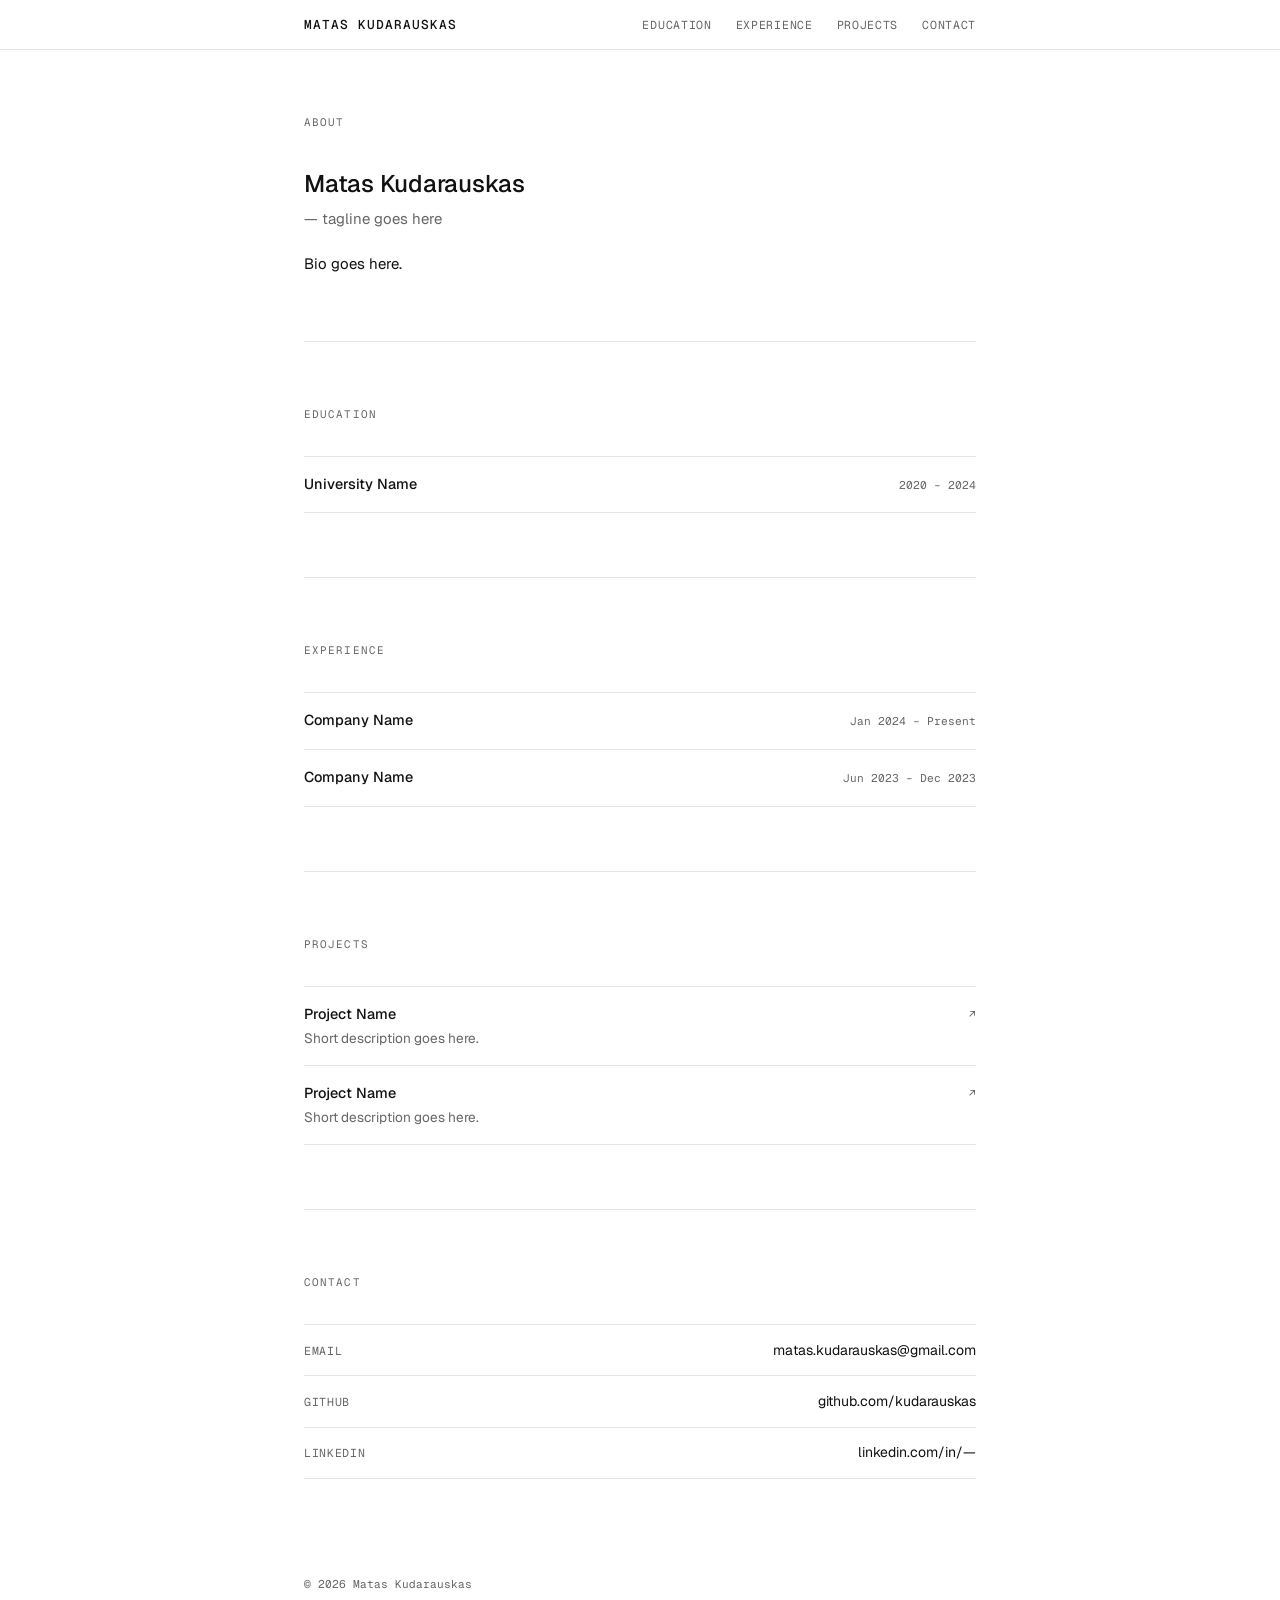
==== index.html @ 8d8dbe62 "Add initial site scaffold Minimal white/grey personal site with About, Education, Experience, Projec" ====
<!DOCTYPE html>
<html lang="en">
<head>
  <meta charset="UTF-8">
  <meta name="viewport" content="width=device-width, initial-scale=1.0">
  <title>Matas Kudarauskas</title>
  <link rel="stylesheet" href="style.css">
</head>
<body>

  <nav>
    <div class="nav-inner">
      <a class="nav-name" href="#about">Matas Kudarauskas</a>
      <ul class="nav-links">
        <li><a href="#education">Education</a></li>
        <li><a href="#experience">Experience</a></li>
        <li><a href="#projects">Projects</a></li>
        <li><a href="#contact">Contact</a></li>
      </ul>
    </div>
  </nav>

  <main>

    <!-- About -->
    <section id="about">
      <p class="section-label">About</p>
      <h1 class="about-name">Matas Kudarauskas</h1>
      <p class="about-tagline">— tagline goes here</p>
      <p class="about-bio">Bio goes here.</p>
    </section>

    <!-- Education -->
    <section id="education">
      <p class="section-label">Education</p>
      <div class="entry-list">

        <details class="entry">
          <summary>
            <span class="entry-title">University Name</span>
            <span class="entry-meta">2020 – 2024</span>
          </summary>
          <p class="entry-body">Degree, field of study. Description goes here.</p>
        </details>

      </div>
    </section>

    <!-- Experience -->
    <section id="experience">
      <p class="section-label">Experience</p>
      <div class="entry-list">

        <details class="entry">
          <summary>
            <span class="entry-title">Company Name</span>
            <span class="entry-meta">Jan 2024 – Present</span>
          </summary>
          <p class="entry-body">Role and description go here.</p>
        </details>

        <details class="entry">
          <summary>
            <span class="entry-title">Company Name</span>
            <span class="entry-meta">Jun 2023 – Dec 2023</span>
          </summary>
          <p class="entry-body">Role and description go here.</p>
        </details>

      </div>
    </section>

    <!-- Projects -->
    <section id="projects">
      <p class="section-label">Projects</p>
      <div class="project-list">

        <div class="project-item">
          <div>
            <p class="project-name">Project Name</p>
            <p class="project-desc">Short description goes here.</p>
          </div>
          <a class="project-link" href="#">↗</a>
        </div>

        <div class="project-item">
          <div>
            <p class="project-name">Project Name</p>
            <p class="project-desc">Short description goes here.</p>
          </div>
          <a class="project-link" href="#">↗</a>
        </div>

      </div>
    </section>

    <!-- Contact -->
    <section id="contact">
      <p class="section-label">Contact</p>
      <ul class="contact-links">
        <li>
          <span class="contact-label">Email</span>
          <a href="mailto:matas.kudarauskas@gmail.com">matas.kudarauskas@gmail.com</a>
        </li>
        <li>
          <span class="contact-label">GitHub</span>
          <a href="https://github.com/kudarauskas" target="_blank" rel="noopener">github.com/kudarauskas</a>
        </li>
        <li>
          <span class="contact-label">LinkedIn</span>
          <a href="#" target="_blank" rel="noopener">linkedin.com/in/—</a>
        </li>
      </ul>
    </section>

  </main>

  <footer>
    &copy; 2026 Matas Kudarauskas
  </footer>

</body>
</html>
---- style.css ----
@import url('https://fonts.googleapis.com/css2?family=Geist:wght@300;400;500&family=Geist+Mono:wght@400;500&display=swap');

:root {
  --bg: #ffffff;
  --fg: #111111;
  --muted: #666666;
  --border: #e5e5e5;
  --max-w: 720px;
  --pad: 1.5rem;
  --font-sans: 'Geist', ui-sans-serif, system-ui, sans-serif;
  --font-mono: 'Geist Mono', ui-monospace, monospace;
}

*, *::before, *::after {
  box-sizing: border-box;
  margin: 0;
  padding: 0;
}

html {
  scroll-behavior: smooth;
}

body {
  font-family: var(--font-sans);
  font-size: 15px;
  line-height: 1.65;
  background: var(--bg);
  color: var(--fg);
  -webkit-font-smoothing: antialiased;
}

/* ── Nav ── */
nav {
  position: sticky;
  top: 0;
  z-index: 50;
  background: rgba(255, 255, 255, 0.85);
  backdrop-filter: blur(8px);
  border-bottom: 1px solid var(--border);
}

.nav-inner {
  max-width: var(--max-w);
  margin: 0 auto;
  padding: 0.75rem var(--pad);
  display: flex;
  align-items: center;
  justify-content: space-between;
  gap: 1rem;
}

.nav-name {
  font-family: var(--font-mono);
  font-size: 0.8rem;
  font-weight: 500;
  letter-spacing: 0.08em;
  text-transform: uppercase;
  text-decoration: none;
  color: var(--fg);
}

.nav-links {
  display: flex;
  gap: 1.5rem;
  list-style: none;
}

.nav-links a {
  font-family: var(--font-mono);
  font-size: 0.72rem;
  letter-spacing: 0.06em;
  text-transform: uppercase;
  text-decoration: none;
  color: var(--muted);
  transition: color 0.15s;
}

.nav-links a:hover {
  color: var(--fg);
}

/* ── Main wrapper ── */
main {
  max-width: var(--max-w);
  margin: 0 auto;
  padding: 0 var(--pad);
}

/* ── Section layout ── */
section {
  padding: 4rem 0;
  border-bottom: 1px solid var(--border);
}

section:last-of-type {
  border-bottom: none;
}

.section-label {
  font-family: var(--font-mono);
  font-size: 0.68rem;
  letter-spacing: 0.1em;
  text-transform: uppercase;
  color: var(--muted);
  margin-bottom: 2rem;
}

/* ── About ── */
.about-name {
  font-size: 1.5rem;
  font-weight: 500;
  letter-spacing: -0.01em;
  margin-bottom: 0.25rem;
}

.about-tagline {
  color: var(--muted);
  margin-bottom: 1.25rem;
}

.about-bio {
  color: var(--fg);
  max-width: 56ch;
}

/* ── Entry rows (education / experience) ── */
.entry-list {
  display: flex;
  flex-direction: column;
  gap: 0;
}

details.entry {
  border-top: 1px solid var(--border);
}

details.entry:last-child {
  border-bottom: 1px solid var(--border);
}

details.entry summary {
  display: flex;
  align-items: baseline;
  justify-content: space-between;
  gap: 1rem;
  padding: 1rem 0;
  cursor: pointer;
  list-style: none;
  user-select: none;
}

details.entry summary::-webkit-details-marker {
  display: none;
}

.entry-title {
  font-weight: 500;
  font-size: 0.9rem;
}

.entry-meta {
  font-family: var(--font-mono);
  font-size: 0.7rem;
  color: var(--muted);
  white-space: nowrap;
  flex-shrink: 0;
}

.entry-body {
  padding: 0 0 1.25rem;
  color: var(--muted);
  font-size: 0.875rem;
  max-width: 52ch;
}

/* ── Projects ── */
.project-list {
  display: flex;
  flex-direction: column;
  gap: 0;
}

.project-item {
  display: flex;
  align-items: baseline;
  justify-content: space-between;
  gap: 1rem;
  padding: 1rem 0;
  border-top: 1px solid var(--border);
}

.project-item:last-child {
  border-bottom: 1px solid var(--border);
}

.project-name {
  font-weight: 500;
  font-size: 0.9rem;
}

.project-desc {
  color: var(--muted);
  font-size: 0.85rem;
}

.project-link {
  font-family: var(--font-mono);
  font-size: 0.7rem;
  color: var(--muted);
  text-decoration: none;
  white-space: nowrap;
  flex-shrink: 0;
}

.project-link:hover {
  color: var(--fg);
}

/* ── Contact ── */
.contact-links {
  display: flex;
  flex-direction: column;
  gap: 0;
  list-style: none;
}

.contact-links li {
  display: flex;
  align-items: center;
  justify-content: space-between;
  padding: 0.85rem 0;
  border-top: 1px solid var(--border);
}

.contact-links li:last-child {
  border-bottom: 1px solid var(--border);
}

.contact-label {
  font-family: var(--font-mono);
  font-size: 0.72rem;
  letter-spacing: 0.06em;
  text-transform: uppercase;
  color: var(--muted);
}

.contact-links a {
  font-size: 0.875rem;
  color: var(--fg);
  text-decoration: none;
}

.contact-links a:hover {
  text-decoration: underline;
  text-underline-offset: 3px;
}

/* ── Footer ── */
footer {
  max-width: var(--max-w);
  margin: 0 auto;
  padding: 2rem var(--pad);
  font-family: var(--font-mono);
  font-size: 0.7rem;
  color: var(--muted);
}
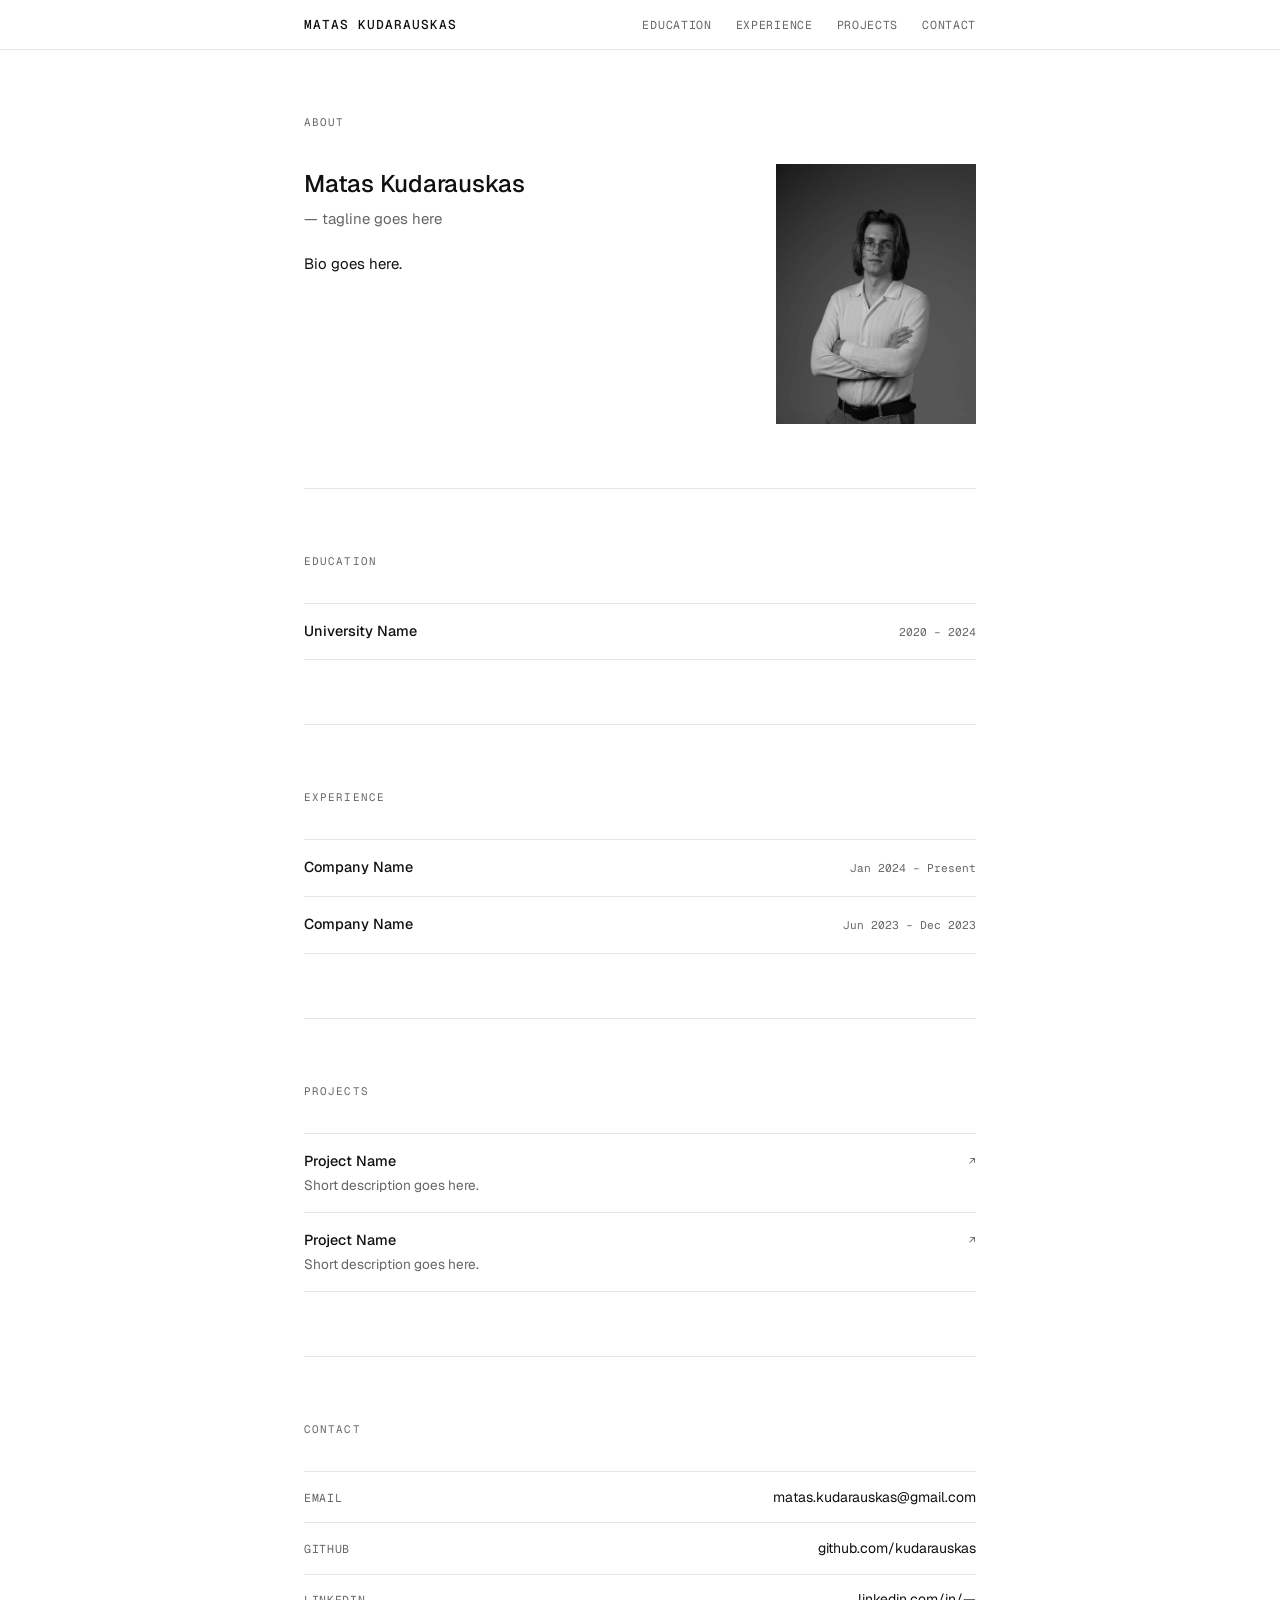
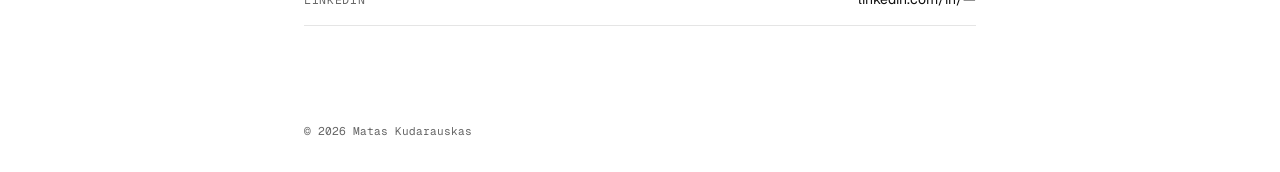
==== commit 92e8cf38: "WIP: add portrait photo to About section Grayscale filter, 200x260px crop, colour-on-hover. Layout a" ====
--- a/index.html
+++ b/index.html
@@ -25,9 +25,14 @@
     <!-- About -->
     <section id="about">
       <p class="section-label">About</p>
-      <h1 class="about-name">Matas Kudarauskas</h1>
-      <p class="about-tagline">— tagline goes here</p>
-      <p class="about-bio">Bio goes here.</p>
+      <div class="about-row">
+        <div class="about-text">
+          <h1 class="about-name">Matas Kudarauskas</h1>
+          <p class="about-tagline">— tagline goes here</p>
+          <p class="about-bio">Bio goes here.</p>
+        </div>
+        <img class="about-photo" src="assets/linkedin_black.jpg" alt="Matas Kudarauskas">
+      </div>
     </section>
 
     <!-- Education -->
--- a/style.css
+++ b/style.css
@@ -107,6 +107,16 @@
 }
 
 /* ── About ── */
+.about-row {
+  display: flex;
+  align-items: flex-start;
+  gap: 2.5rem;
+}
+
+.about-text {
+  flex: 1;
+}
+
 .about-name {
   font-size: 1.5rem;
   font-weight: 500;
@@ -121,7 +131,32 @@
 
 .about-bio {
   color: var(--fg);
-  max-width: 56ch;
+  max-width: 52ch;
+}
+
+.about-photo {
+  width: 200px;
+  height: 260px;
+  object-fit: cover;
+  object-position: top center;
+  flex-shrink: 0;
+  display: block;
+  filter: grayscale(100%);
+  transition: filter 0.3s ease;
+}
+
+.about-photo:hover {
+  filter: grayscale(0%);
+}
+
+@media (max-width: 520px) {
+  .about-row {
+    flex-direction: column-reverse;
+  }
+  .about-photo {
+    width: 100%;
+    height: 260px;
+  }
 }
 
 /* ── Entry rows (education / experience) ── */
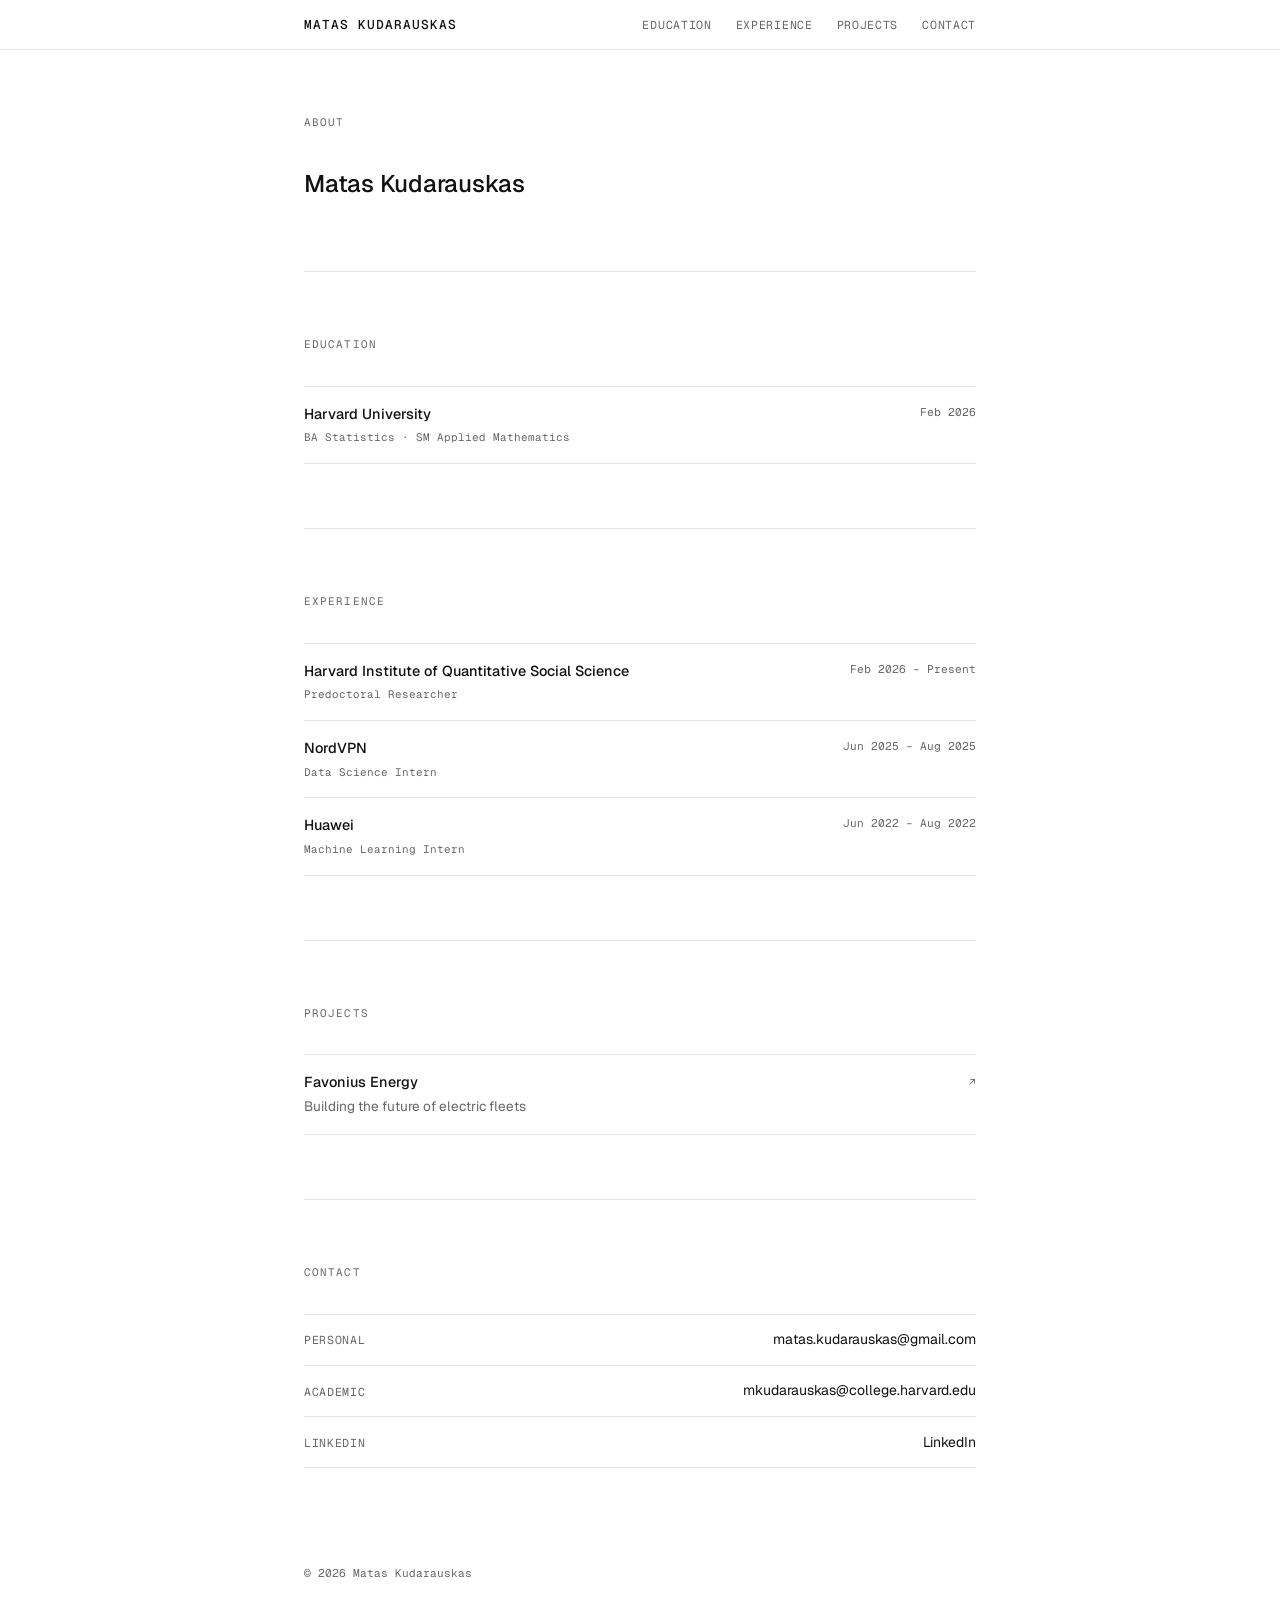
==== commit 8a80e224: "Add CV content and contact details Fill in education, experience, and projects with real data. Add t" ====
--- a/index.html
+++ b/index.html
@@ -25,14 +25,7 @@
     <!-- About -->
     <section id="about">
       <p class="section-label">About</p>
-      <div class="about-row">
-        <div class="about-text">
-          <h1 class="about-name">Matas Kudarauskas</h1>
-          <p class="about-tagline">— tagline goes here</p>
-          <p class="about-bio">Bio goes here.</p>
-        </div>
-        <img class="about-photo" src="assets/linkedin_black.jpg" alt="Matas Kudarauskas">
-      </div>
+      <h1 class="about-name">Matas Kudarauskas</h1>
     </section>
 
     <!-- Education -->
@@ -42,10 +35,12 @@
 
         <details class="entry">
           <summary>
-            <span class="entry-title">University Name</span>
-            <span class="entry-meta">2020 – 2024</span>
+            <div class="entry-left">
+              <span class="entry-title">Harvard University</span>
+              <span class="entry-role">BA Statistics · SM Applied Mathematics</span>
+            </div>
+            <span class="entry-meta">Feb 2026</span>
           </summary>
-          <p class="entry-body">Degree, field of study. Description goes here.</p>
         </details>
 
       </div>
@@ -58,18 +53,32 @@
 
         <details class="entry">
           <summary>
-            <span class="entry-title">Company Name</span>
-            <span class="entry-meta">Jan 2024 – Present</span>
+            <div class="entry-left">
+              <span class="entry-title">Harvard Institute of Quantitative Social Science</span>
+              <span class="entry-role">Predoctoral Researcher</span>
+            </div>
+            <span class="entry-meta">Feb 2026 – Present</span>
           </summary>
-          <p class="entry-body">Role and description go here.</p>
         </details>
 
         <details class="entry">
           <summary>
-            <span class="entry-title">Company Name</span>
-            <span class="entry-meta">Jun 2023 – Dec 2023</span>
+            <div class="entry-left">
+              <span class="entry-title">NordVPN</span>
+              <span class="entry-role">Data Science Intern</span>
+            </div>
+            <span class="entry-meta">Jun 2025 – Aug 2025</span>
           </summary>
-          <p class="entry-body">Role and description go here.</p>
+        </details>
+
+        <details class="entry">
+          <summary>
+            <div class="entry-left">
+              <span class="entry-title">Huawei</span>
+              <span class="entry-role">Machine Learning Intern</span>
+            </div>
+            <span class="entry-meta">Jun 2022 – Aug 2022</span>
+          </summary>
         </details>
 
       </div>
@@ -82,18 +91,10 @@
 
         <div class="project-item">
           <div>
-            <p class="project-name">Project Name</p>
-            <p class="project-desc">Short description goes here.</p>
+            <p class="project-name">Favonius Energy</p>
+            <p class="project-desc">Building the future of electric fleets</p>
           </div>
-          <a class="project-link" href="#">↗</a>
-        </div>
-
-        <div class="project-item">
-          <div>
-            <p class="project-name">Project Name</p>
-            <p class="project-desc">Short description goes here.</p>
-          </div>
-          <a class="project-link" href="#">↗</a>
+          <a class="project-link" href="https://www.favoniusenergy.com/" target="_blank" rel="noopener">↗</a>
         </div>
 
       </div>
@@ -104,16 +105,16 @@
       <p class="section-label">Contact</p>
       <ul class="contact-links">
         <li>
-          <span class="contact-label">Email</span>
+          <span class="contact-label">Personal</span>
           <a href="mailto:matas.kudarauskas@gmail.com">matas.kudarauskas@gmail.com</a>
         </li>
         <li>
-          <span class="contact-label">GitHub</span>
-          <a href="https://github.com/kudarauskas" target="_blank" rel="noopener">github.com/kudarauskas</a>
+          <span class="contact-label">Academic</span>
+          <a href="mailto:mkudarauskas@college.harvard.edu">mkudarauskas@college.harvard.edu</a>
         </li>
         <li>
           <span class="contact-label">LinkedIn</span>
-          <a href="#" target="_blank" rel="noopener">linkedin.com/in/—</a>
+          <a href="https://www.linkedin.com/in/matas-kudarauskas-79808621a/" target="_blank" rel="noopener">LinkedIn</a>
         </li>
       </ul>
     </section>
--- a/style.css
+++ b/style.css
@@ -107,16 +107,6 @@
 }
 
 /* ── About ── */
-.about-row {
-  display: flex;
-  align-items: flex-start;
-  gap: 2.5rem;
-}
-
-.about-text {
-  flex: 1;
-}
-
 .about-name {
   font-size: 1.5rem;
   font-weight: 500;
@@ -131,32 +121,7 @@
 
 .about-bio {
   color: var(--fg);
-  max-width: 52ch;
-}
-
-.about-photo {
-  width: 200px;
-  height: 260px;
-  object-fit: cover;
-  object-position: top center;
-  flex-shrink: 0;
-  display: block;
-  filter: grayscale(100%);
-  transition: filter 0.3s ease;
-}
-
-.about-photo:hover {
-  filter: grayscale(0%);
-}
-
-@media (max-width: 520px) {
-  .about-row {
-    flex-direction: column-reverse;
-  }
-  .about-photo {
-    width: 100%;
-    height: 260px;
-  }
+  max-width: 56ch;
 }
 
 /* ── Entry rows (education / experience) ── */
@@ -176,7 +141,7 @@
 
 details.entry summary {
   display: flex;
-  align-items: baseline;
+  align-items: flex-start;
   justify-content: space-between;
   gap: 1rem;
   padding: 1rem 0;
@@ -189,9 +154,21 @@
   display: none;
 }
 
+.entry-left {
+  display: flex;
+  flex-direction: column;
+  gap: 0.15rem;
+}
+
 .entry-title {
   font-weight: 500;
   font-size: 0.9rem;
+}
+
+.entry-role {
+  font-family: var(--font-mono);
+  font-size: 0.68rem;
+  color: var(--muted);
 }
 
 .entry-meta {
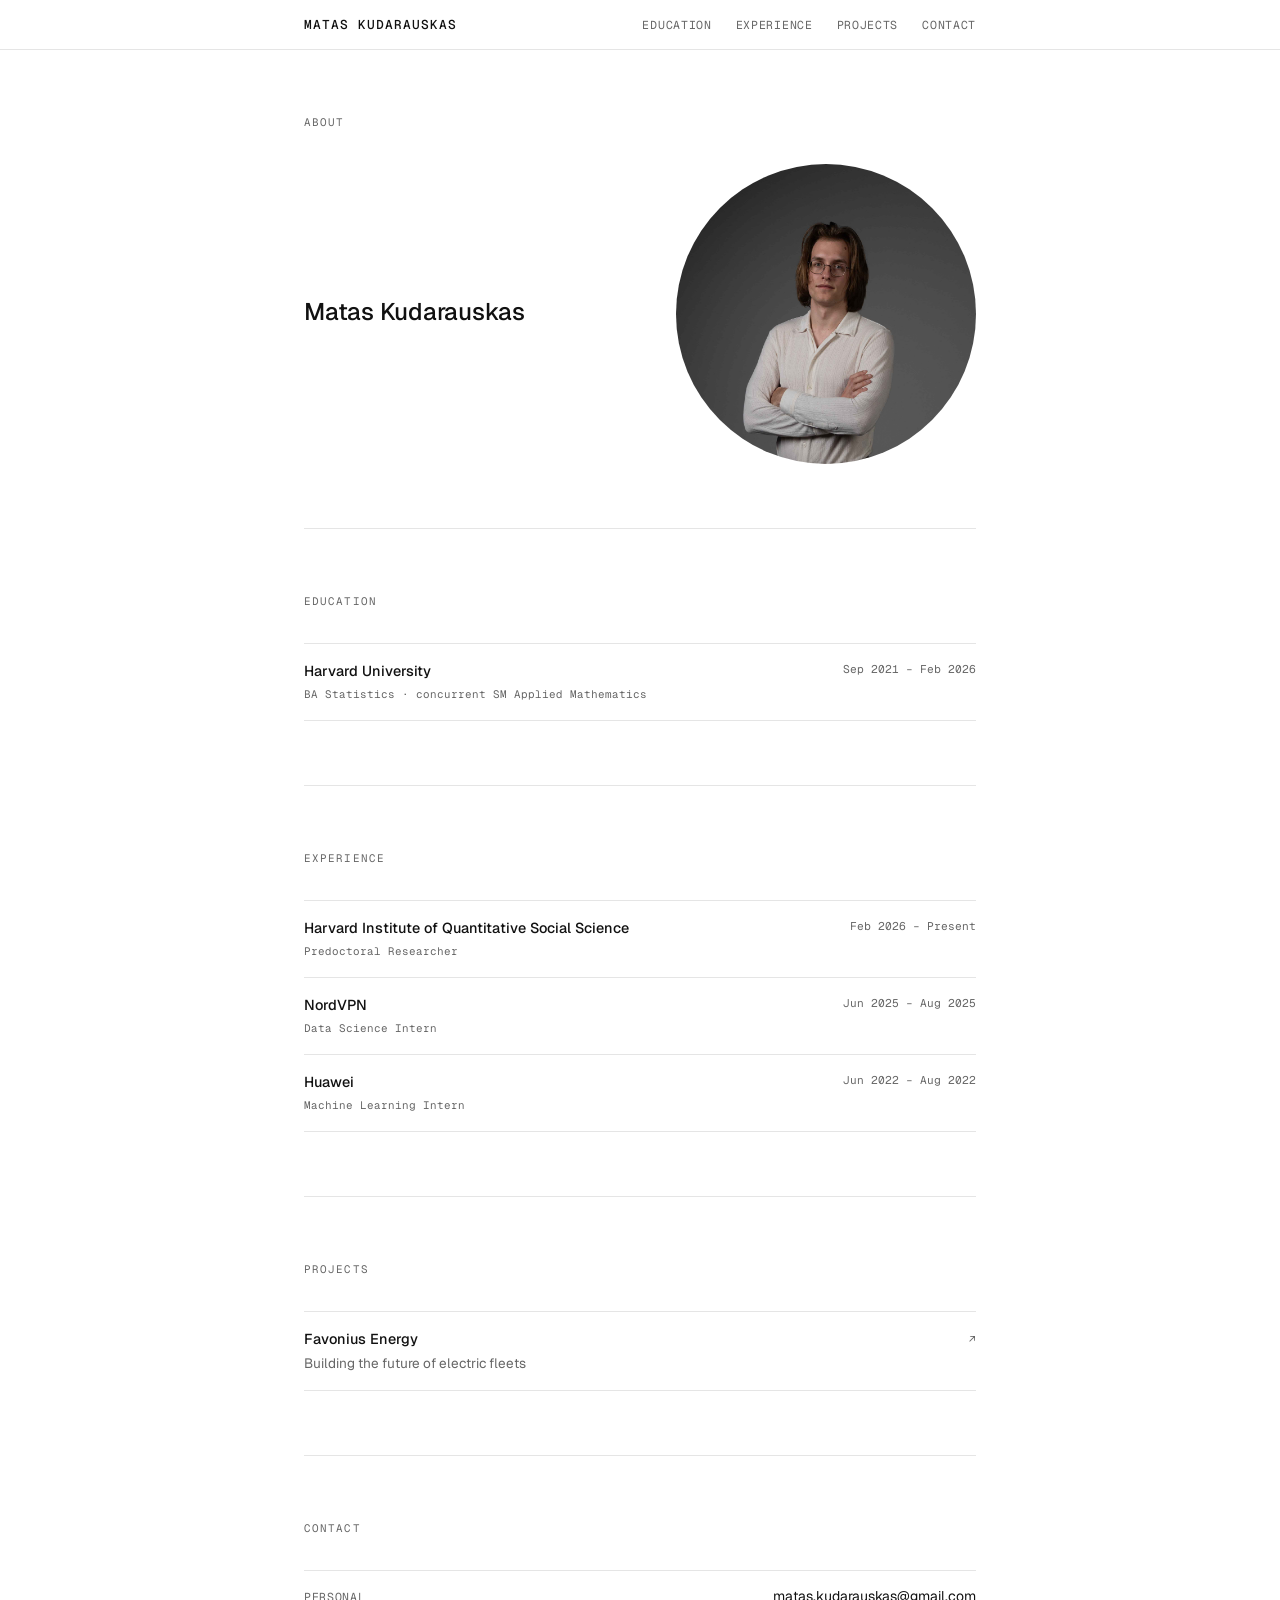
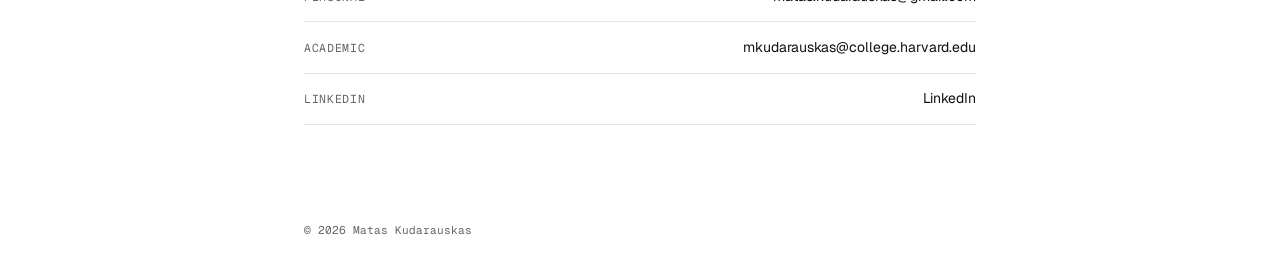
==== commit 7d2324e0: "Add profile photo and polish details Circular portrait in About section, Favonius project link on na" ====
--- a/index.html
+++ b/index.html
@@ -25,7 +25,14 @@
     <!-- About -->
     <section id="about">
       <p class="section-label">About</p>
-      <h1 class="about-name">Matas Kudarauskas</h1>
+      <div class="about-row">
+        <div class="about-text">
+          <h1 class="about-name">Matas Kudarauskas</h1>
+        </div>
+        <div class="about-photo-frame">
+          <img class="about-photo" src="assets/linkedin_black.jpg" alt="Matas Kudarauskas">
+        </div>
+      </div>
     </section>
 
     <!-- Education -->
@@ -37,9 +44,9 @@
           <summary>
             <div class="entry-left">
               <span class="entry-title">Harvard University</span>
-              <span class="entry-role">BA Statistics · SM Applied Mathematics</span>
+              <span class="entry-role">BA Statistics · concurrent SM Applied Mathematics</span>
             </div>
-            <span class="entry-meta">Feb 2026</span>
+            <span class="entry-meta">Sep 2021 – Feb 2026</span>
           </summary>
         </details>
 
@@ -91,7 +98,7 @@
 
         <div class="project-item">
           <div>
-            <p class="project-name">Favonius Energy</p>
+            <p class="project-name"><a href="https://www.favoniusenergy.com/" target="_blank" rel="noopener">Favonius Energy</a></p>
             <p class="project-desc">Building the future of electric fleets</p>
           </div>
           <a class="project-link" href="https://www.favoniusenergy.com/" target="_blank" rel="noopener">↗</a>
--- a/style.css
+++ b/style.css
@@ -107,6 +107,45 @@
 }
 
 /* ── About ── */
+.about-row {
+  display: flex;
+  align-items: center;
+  gap: 2.5rem;
+}
+
+.about-text {
+  flex: 1;
+}
+
+.about-photo-frame {
+  width: 300px;
+  height: 300px;
+  border-radius: 50%;
+  overflow: hidden;
+  flex-shrink: 0;
+}
+
+.about-photo {
+  width: 100%;
+  height: 100%;
+  object-fit: cover;
+  object-position: top center;
+  display: block;
+  transform: scale(1.1);
+  transform-origin: top center;
+}
+
+@media (max-width: 520px) {
+  .about-row {
+    flex-direction: column-reverse;
+    align-items: flex-start;
+  }
+  .about-photo-frame {
+    width: 180px;
+    height: 180px;
+  }
+}
+
 .about-name {
   font-size: 1.5rem;
   font-weight: 500;
@@ -211,6 +250,16 @@
   font-size: 0.9rem;
 }
 
+.project-name a {
+  color: inherit;
+  text-decoration: none;
+}
+
+.project-name a:hover {
+  text-decoration: underline;
+  text-underline-offset: 3px;
+}
+
 .project-desc {
   color: var(--muted);
   font-size: 0.85rem;
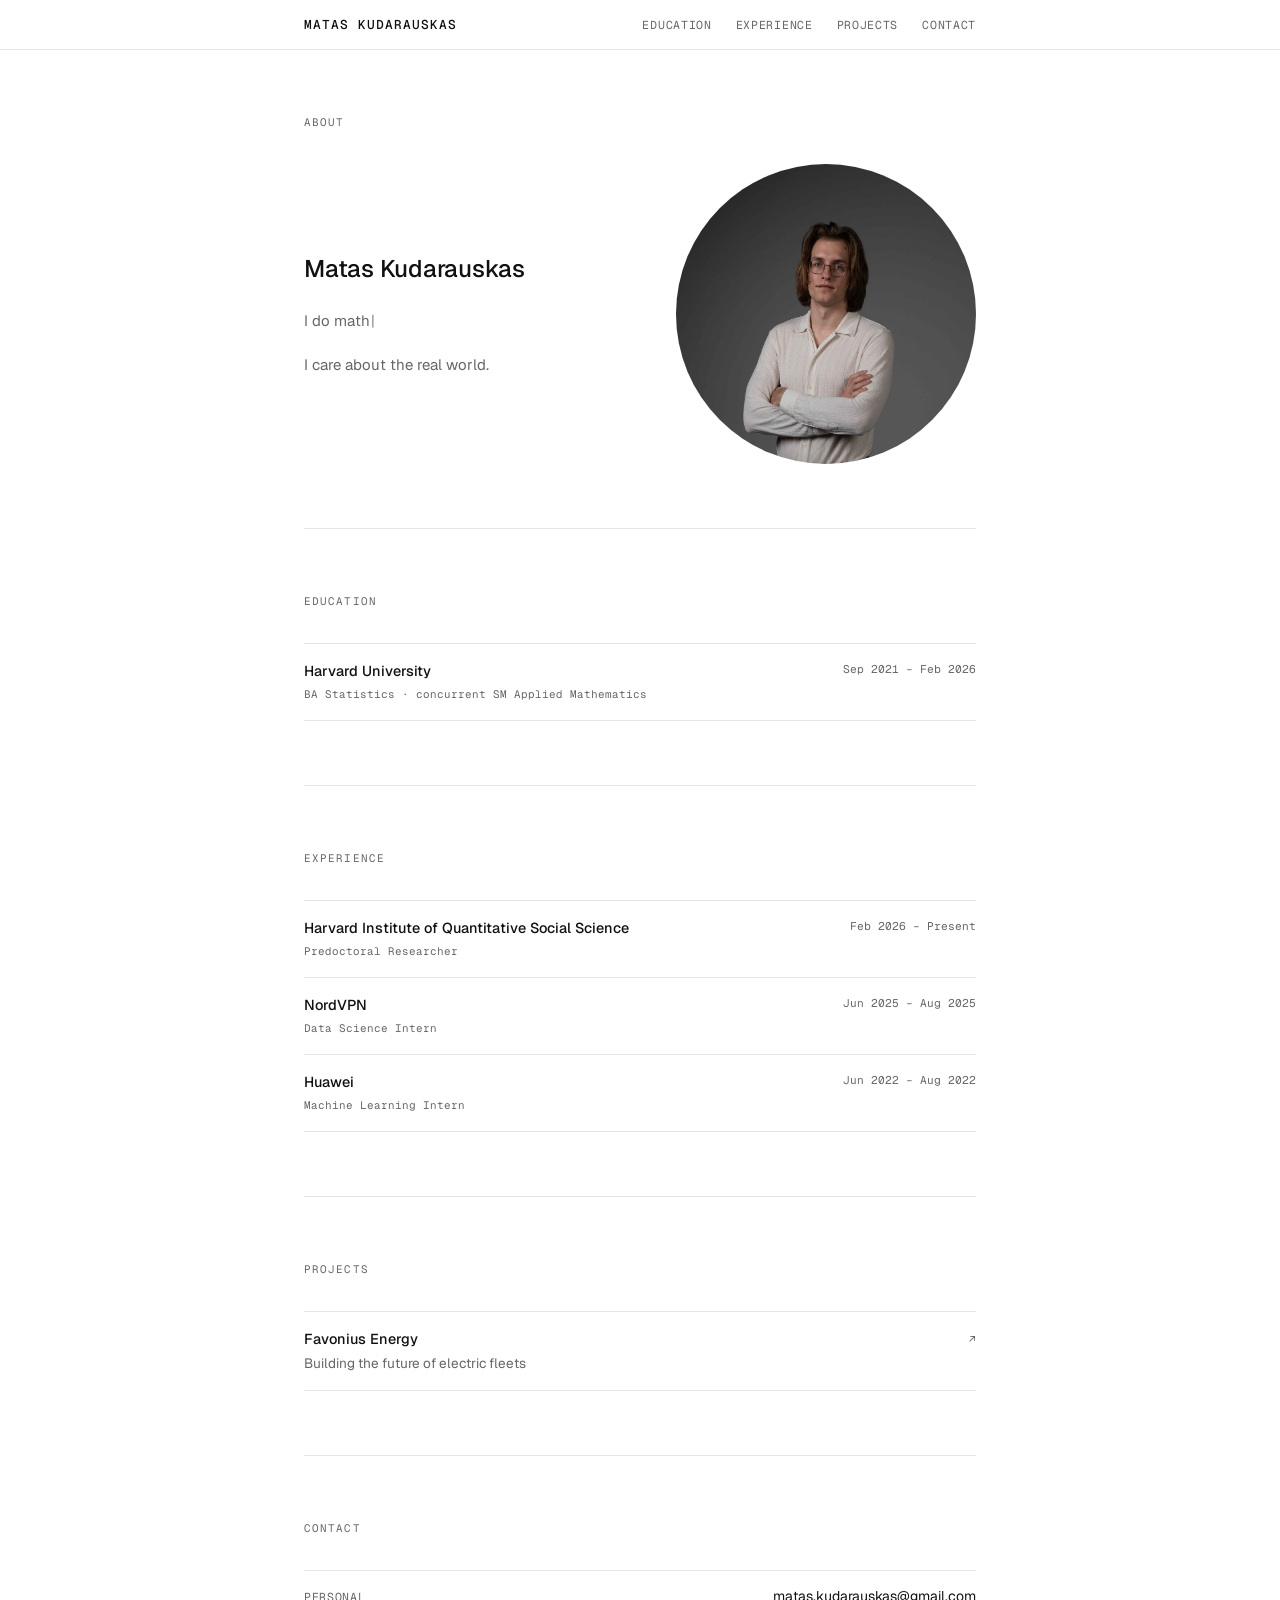
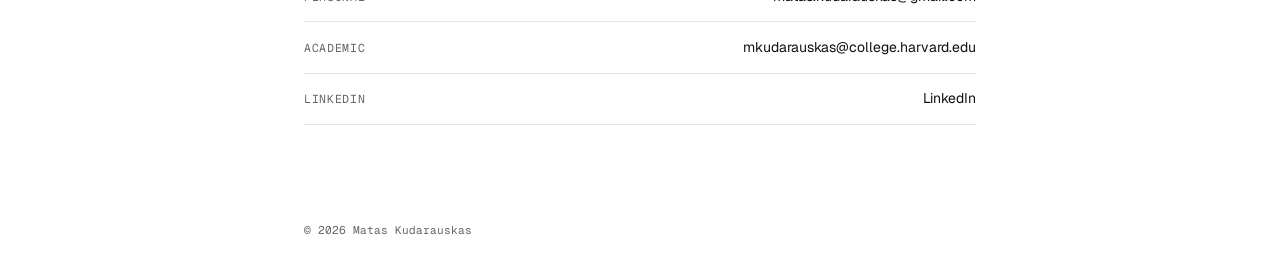
==== commit 08bf0e0b: "Add typewriter bio animation to About section Cycles through math, statistics, data science, econome" ====
--- a/index.html
+++ b/index.html
@@ -4,6 +4,7 @@
   <meta charset="UTF-8">
   <meta name="viewport" content="width=device-width, initial-scale=1.0">
   <title>Matas Kudarauskas</title>
+  <link rel="icon" type="image/svg+xml" href="favicon.svg">
   <link rel="stylesheet" href="style.css">
 </head>
 <body>
@@ -28,6 +29,8 @@
       <div class="about-row">
         <div class="about-text">
           <h1 class="about-name">Matas Kudarauskas</h1>
+          <p class="about-tagline">I do <span class="about-cycle-text"></span><span class="about-cursor">|</span></p>
+          <p class="about-static">I care about the real world.</p>
         </div>
         <div class="about-photo-frame">
           <img class="about-photo" src="assets/linkedin_black.jpg" alt="Matas Kudarauskas">
@@ -132,5 +135,29 @@
     &copy; 2026 Matas Kudarauskas
   </footer>
 
+  <script>
+    const words = ['math', 'statistics', 'data science', 'econometrics'];
+    const el = document.querySelector('.about-cycle-text');
+    let wordIndex = 0, charIndex = 0, deleting = false;
+
+    function type() {
+      const word = words[wordIndex];
+      charIndex += deleting ? -1 : 1;
+      el.textContent = word.slice(0, charIndex);
+
+      let delay = deleting ? 70 : 110;
+      if (!deleting && charIndex === word.length) {
+        delay = 1600;
+        deleting = true;
+      } else if (deleting && charIndex === 0) {
+        deleting = false;
+        wordIndex = (wordIndex + 1) % words.length;
+        delay = 350;
+      }
+      setTimeout(type, delay);
+    }
+
+    type();
+  </script>
 </body>
 </html>
--- a/style.css
+++ b/style.css
@@ -154,6 +154,27 @@
 }
 
 .about-tagline {
+  margin-top: 1.25rem;
+  color: var(--fg);
+}
+
+.about-cursor {
+  font-weight: 300;
+  margin-left: 1px;
+  animation: blink 0.7s step-start infinite;
+}
+
+@keyframes blink {
+  0%, 100% { opacity: 1; }
+  50%       { opacity: 0; }
+}
+
+.about-static {
+  margin-top: 0.4rem;
+  color: var(--muted);
+}
+
+.about-tagline {
   color: var(--muted);
   margin-bottom: 1.25rem;
 }
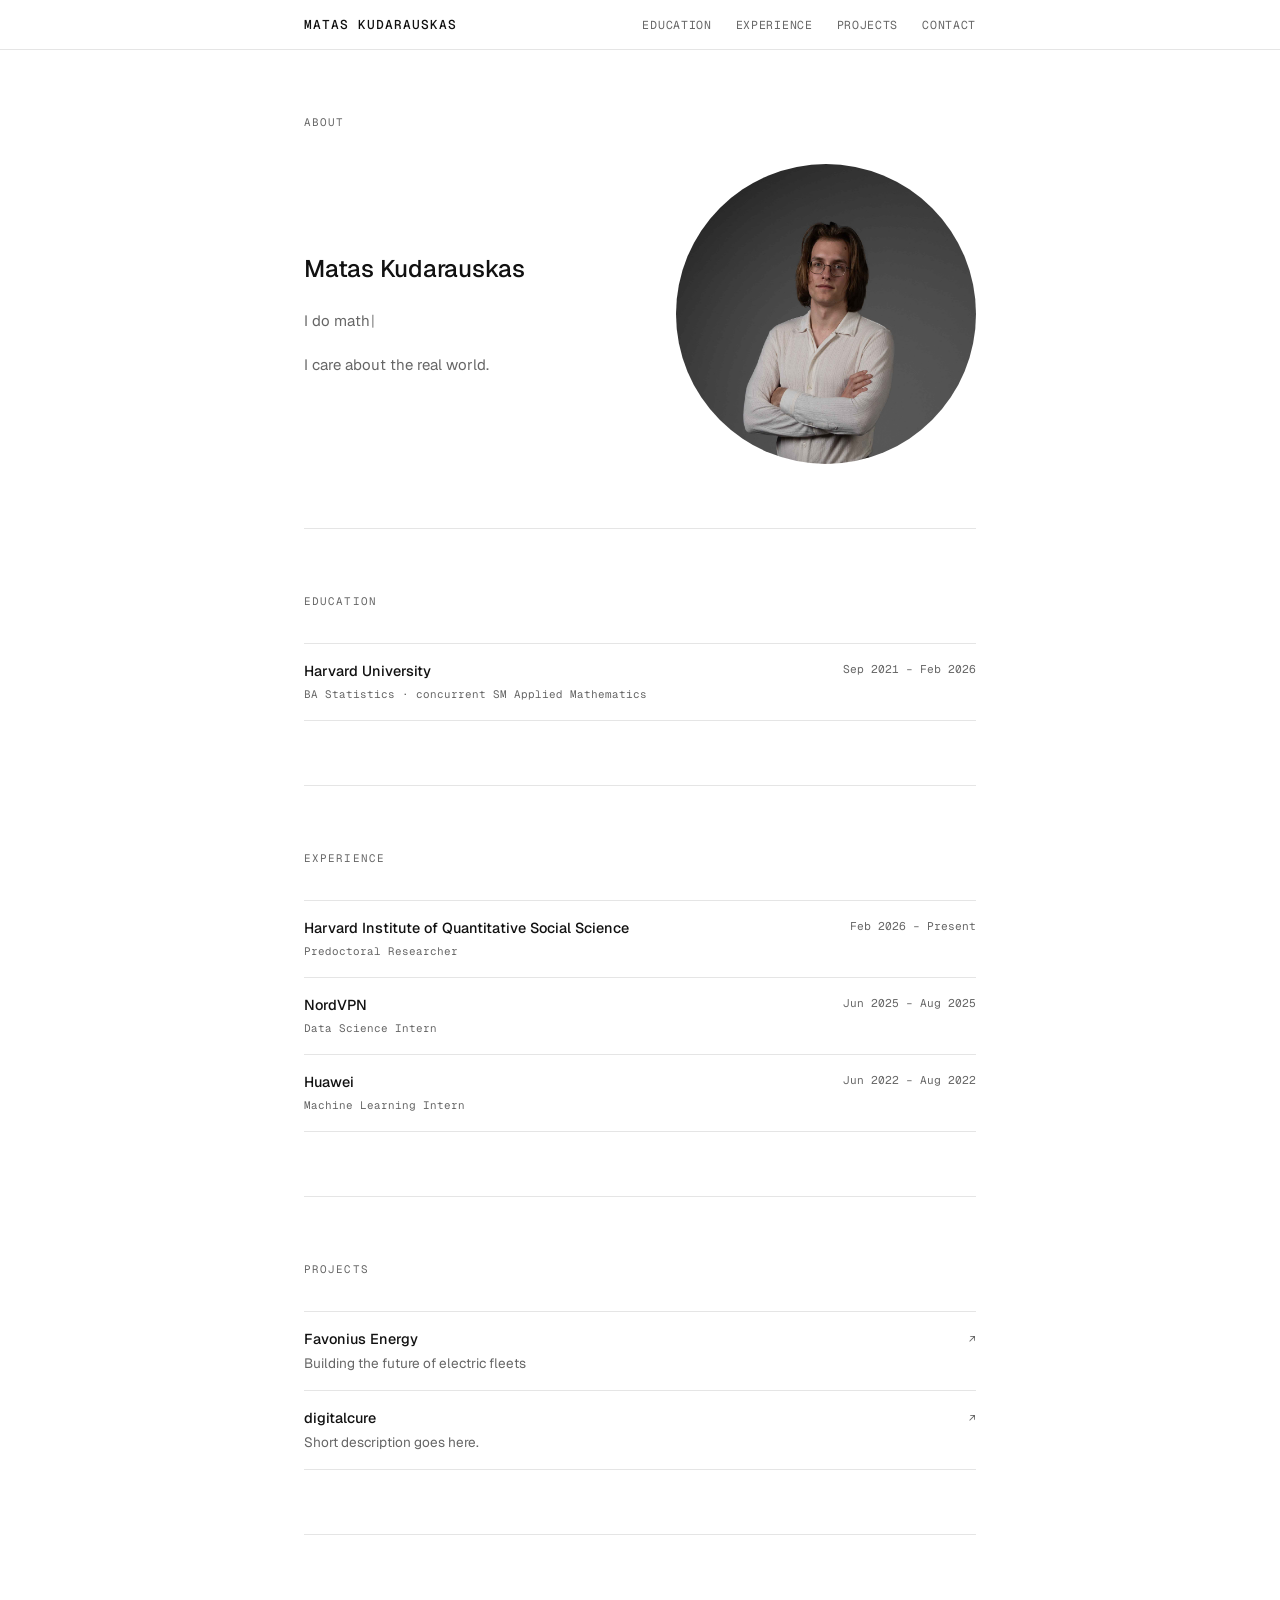
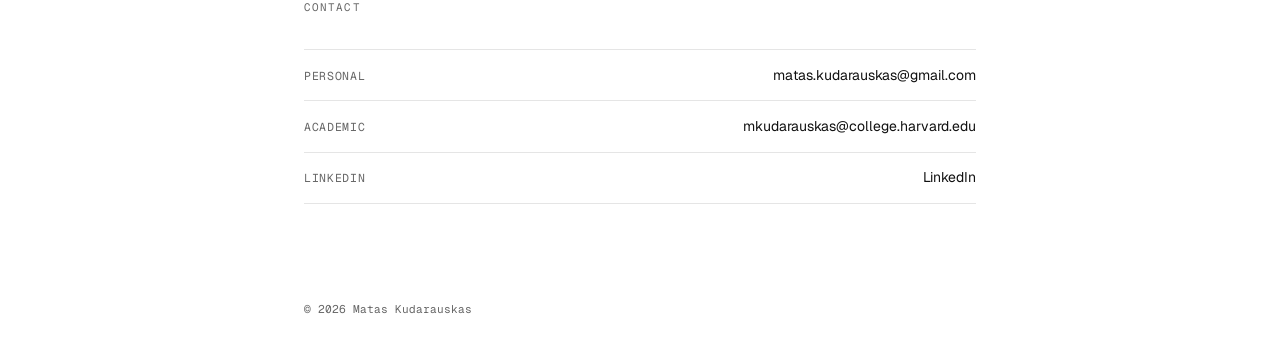
==== commit f9fe8634: "Add digitalcure project landing page Copies landing page into /digitalcure/ subdirectory and links i" ====
--- a/index.html
+++ b/index.html
@@ -107,6 +107,14 @@
           <a class="project-link" href="https://www.favoniusenergy.com/" target="_blank" rel="noopener">↗</a>
         </div>
 
+        <div class="project-item">
+          <div>
+            <p class="project-name"><a href="/digitalcure/">digitalcure</a></p>
+            <p class="project-desc">Short description goes here.</p>
+          </div>
+          <a class="project-link" href="/digitalcure/">↗</a>
+        </div>
+
       </div>
     </section>
 
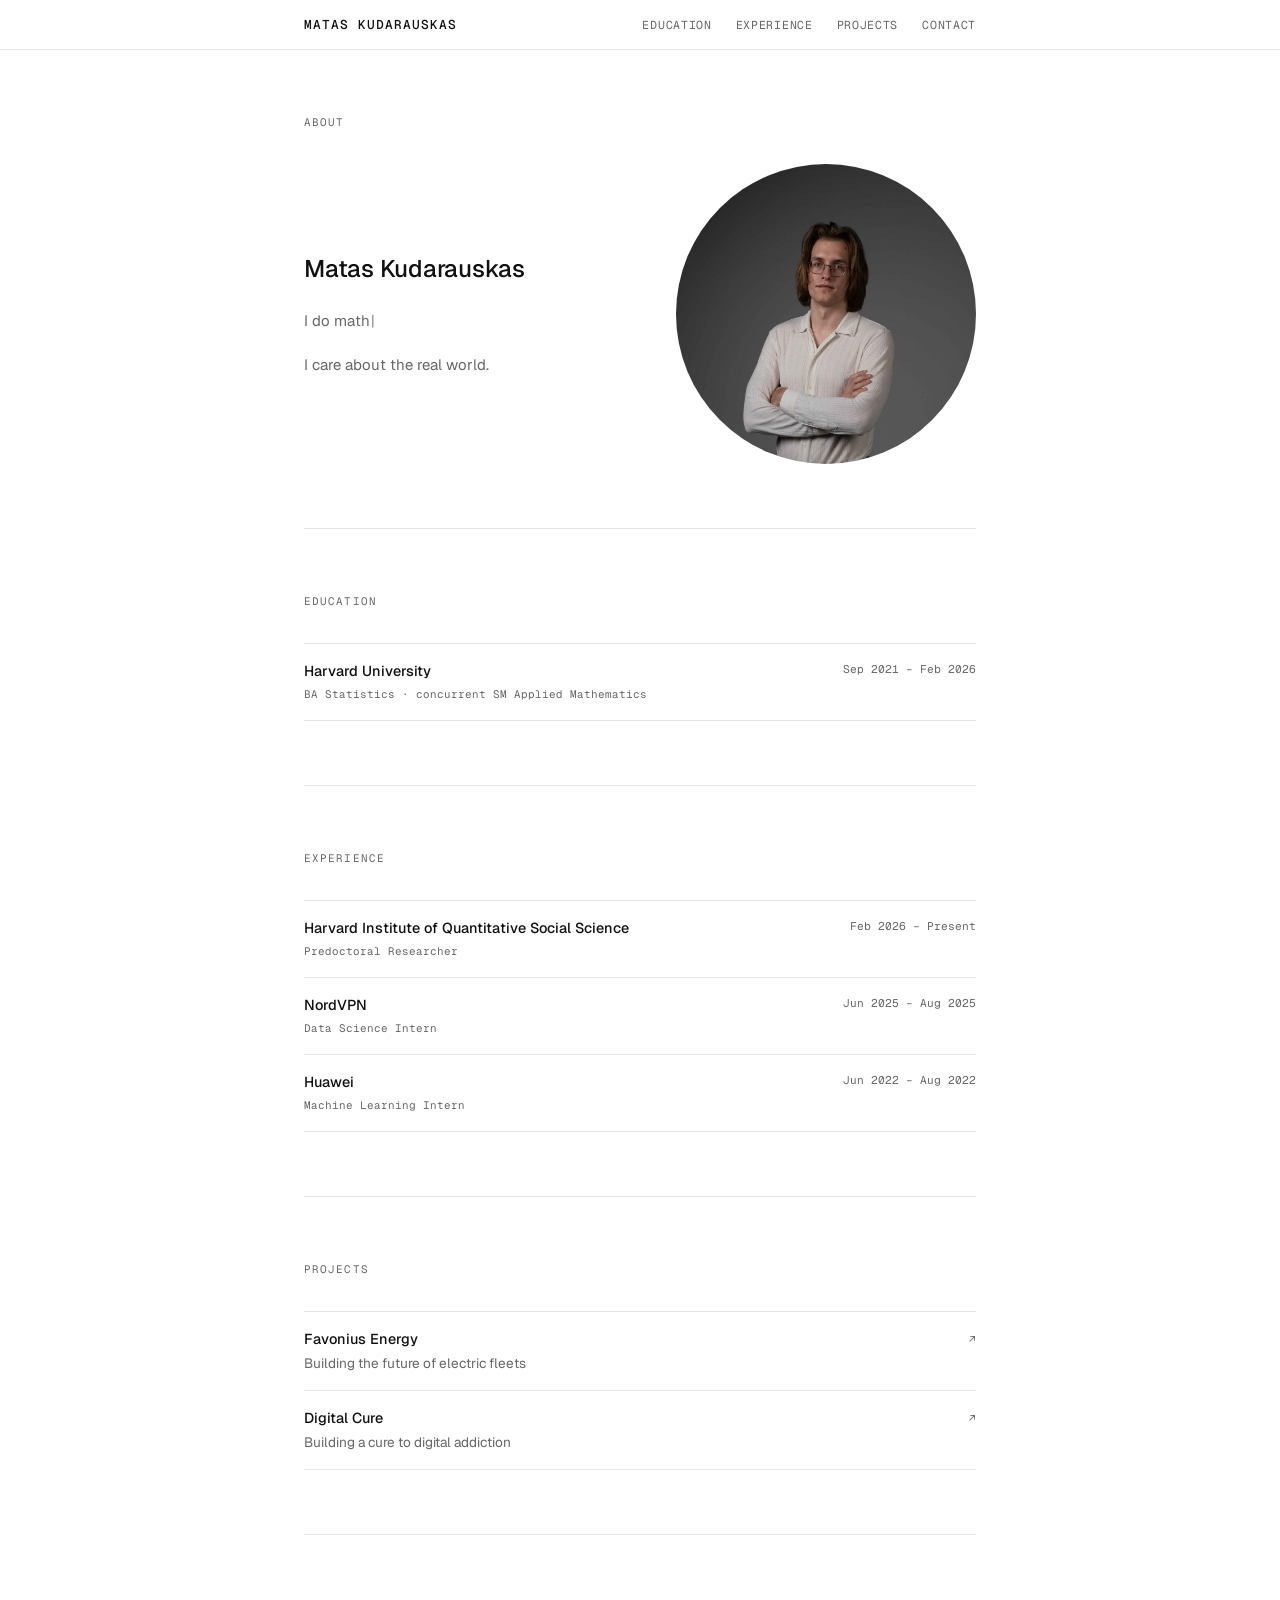
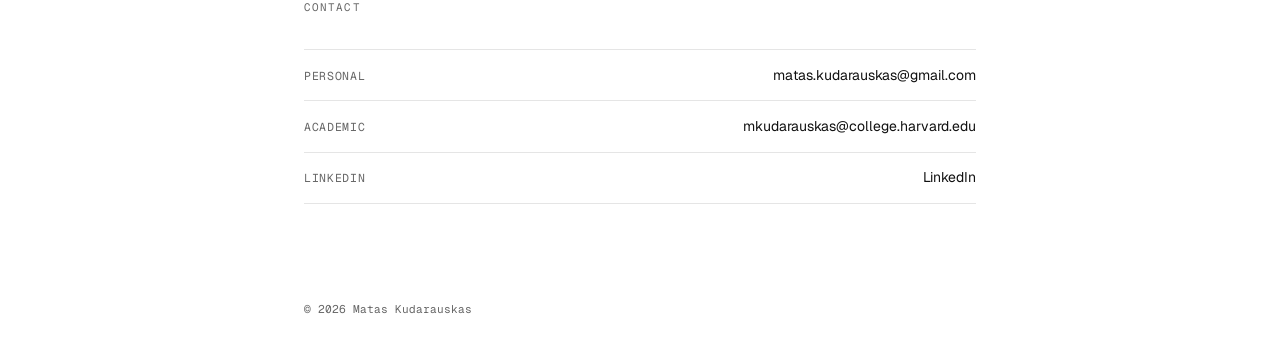
==== commit be143ffa: "Update Digital Cure project name and description Co-Authored-By: Claude Sonnet 4.6 <noreply@anthropi" ====
--- a/index.html
+++ b/index.html
@@ -109,8 +109,8 @@
 
         <div class="project-item">
           <div>
-            <p class="project-name"><a href="/digitalcure/">digitalcure</a></p>
-            <p class="project-desc">Short description goes here.</p>
+            <p class="project-name"><a href="/digitalcure/">Digital Cure</a></p>
+            <p class="project-desc">Building a cure to digital addiction</p>
           </div>
           <a class="project-link" href="/digitalcure/">↗</a>
         </div>
